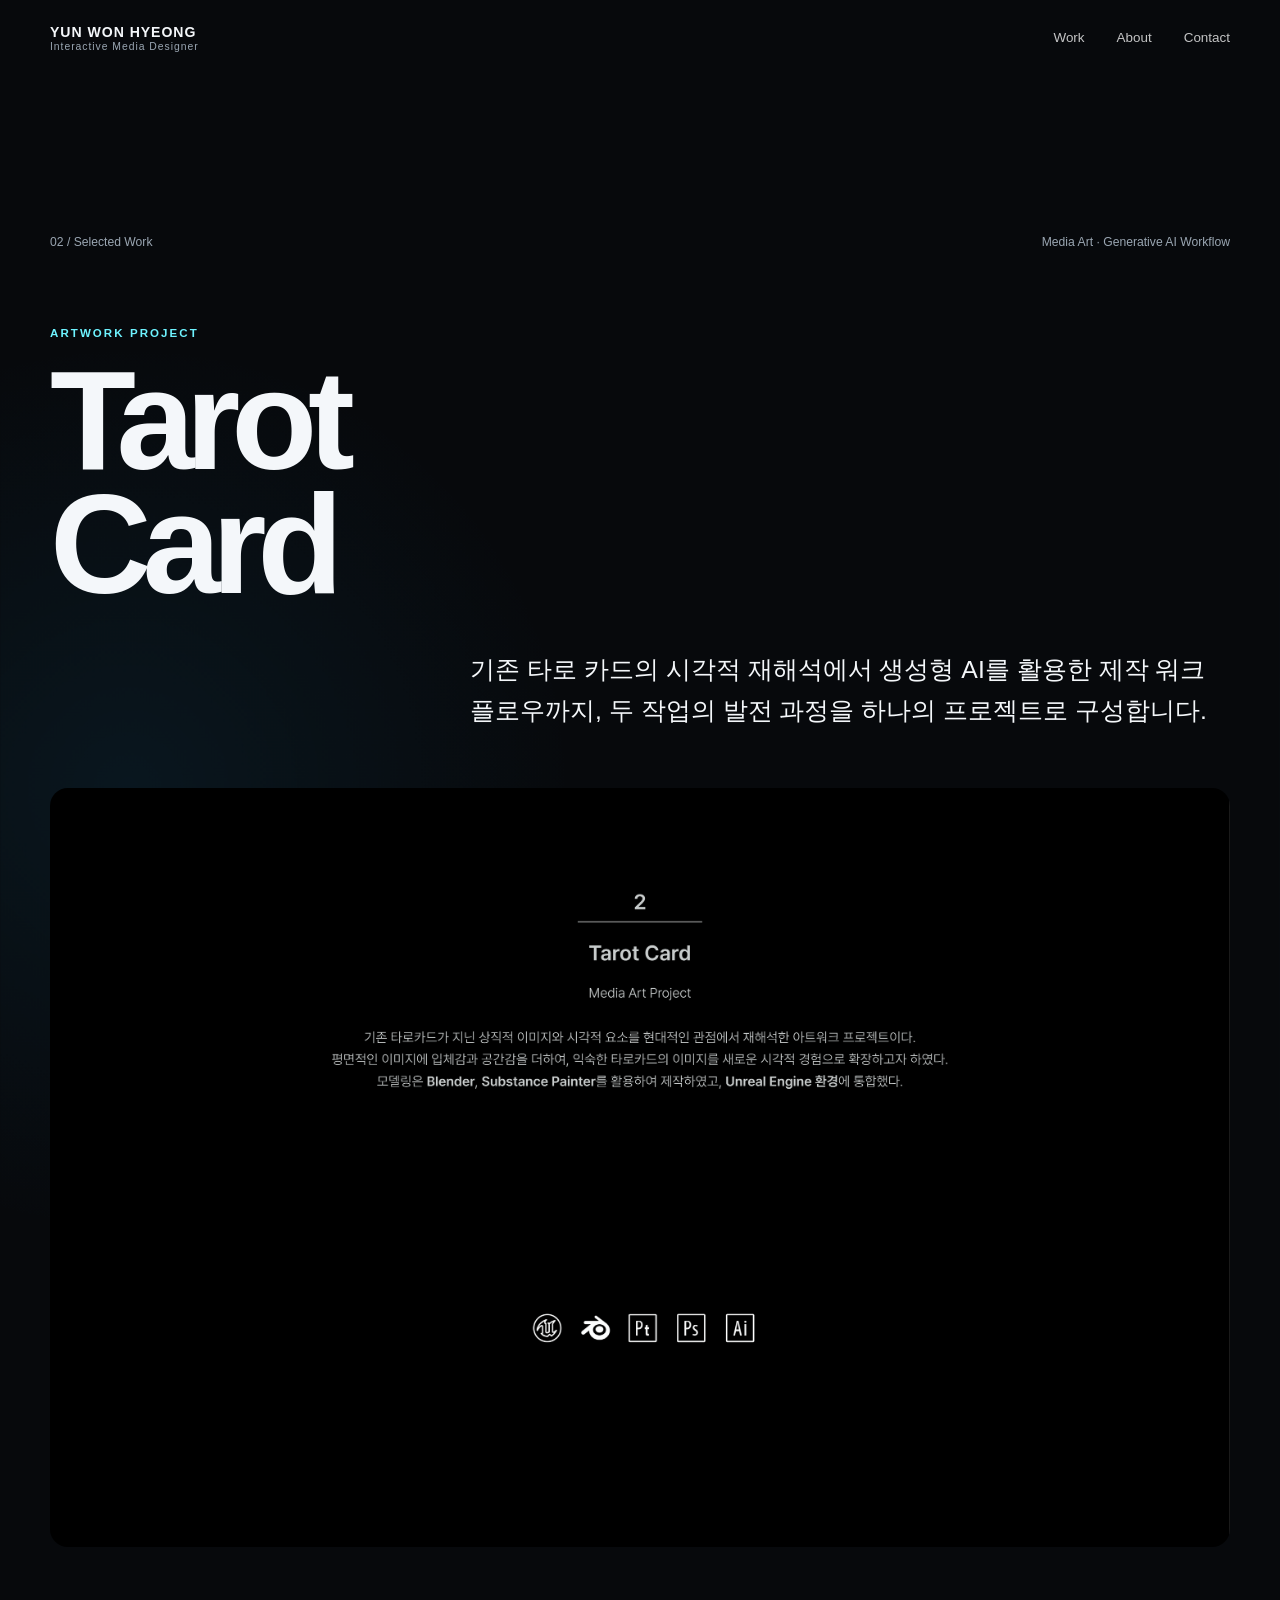
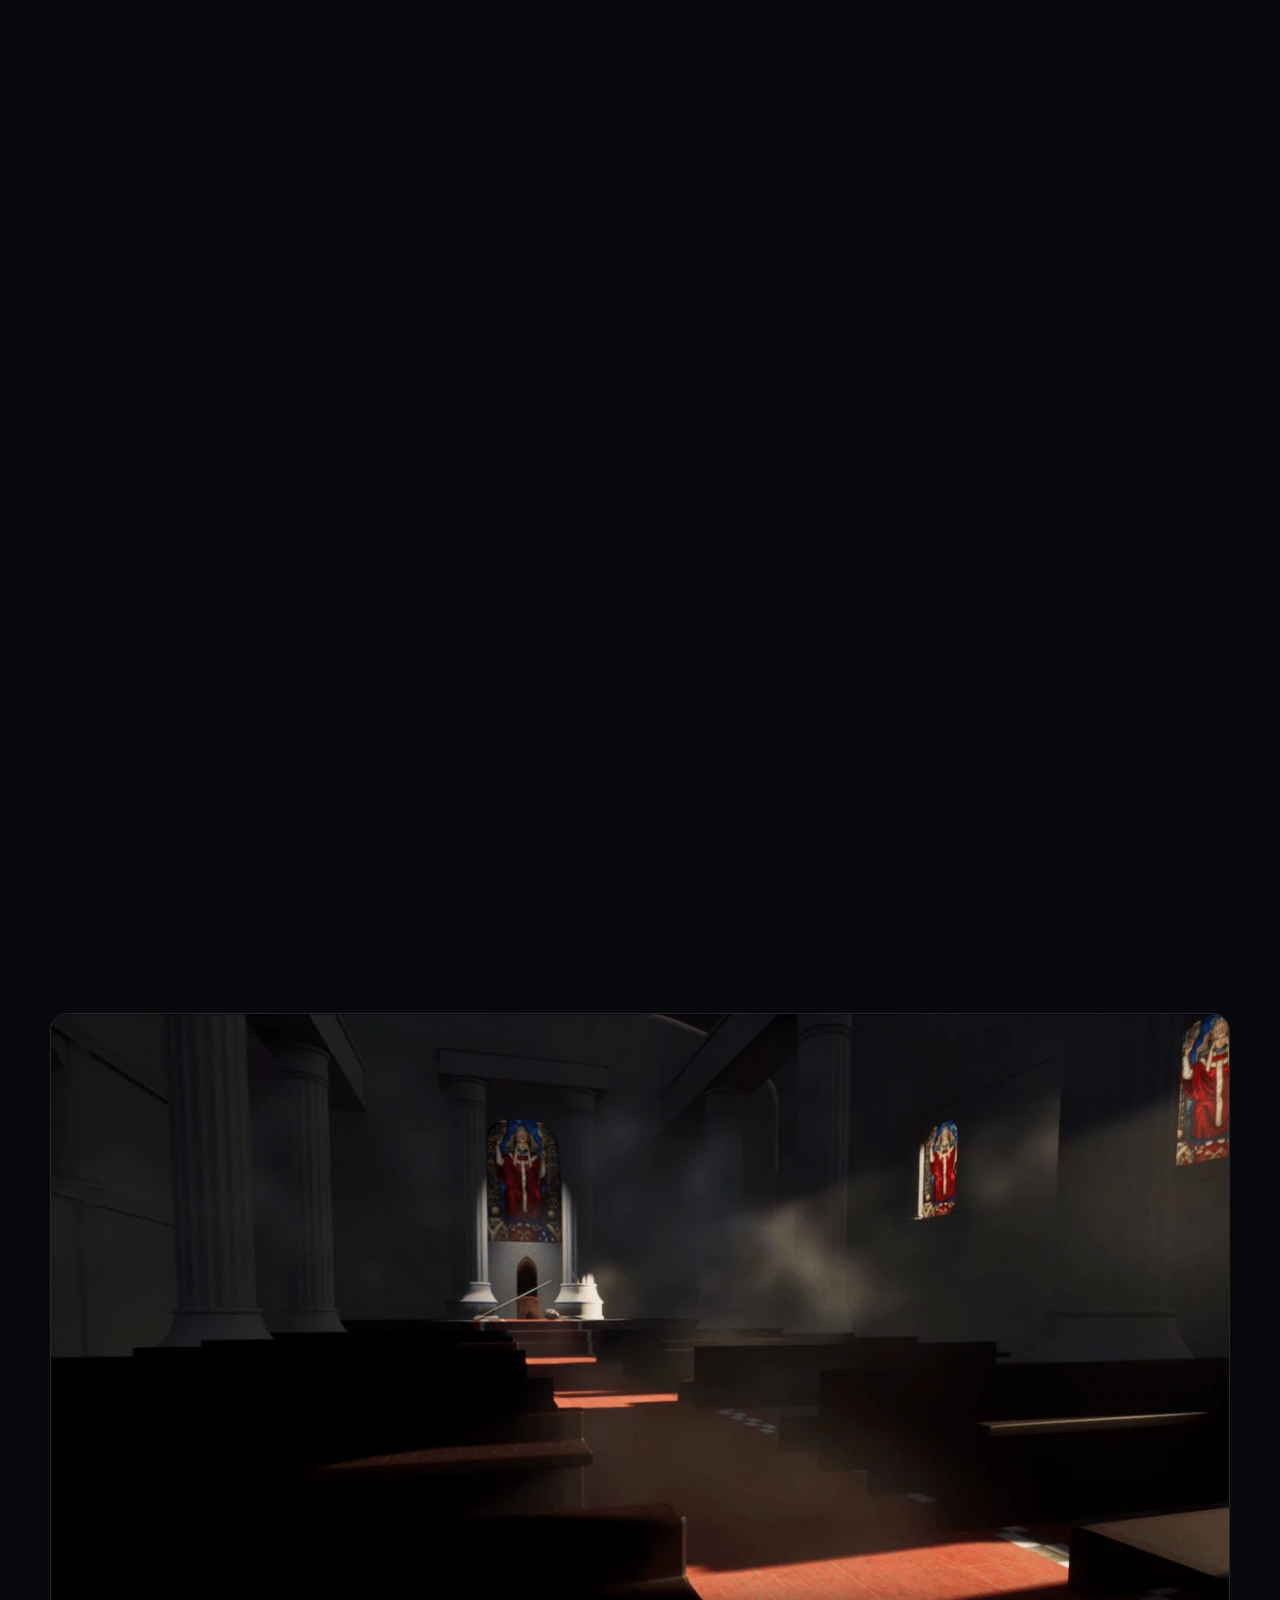
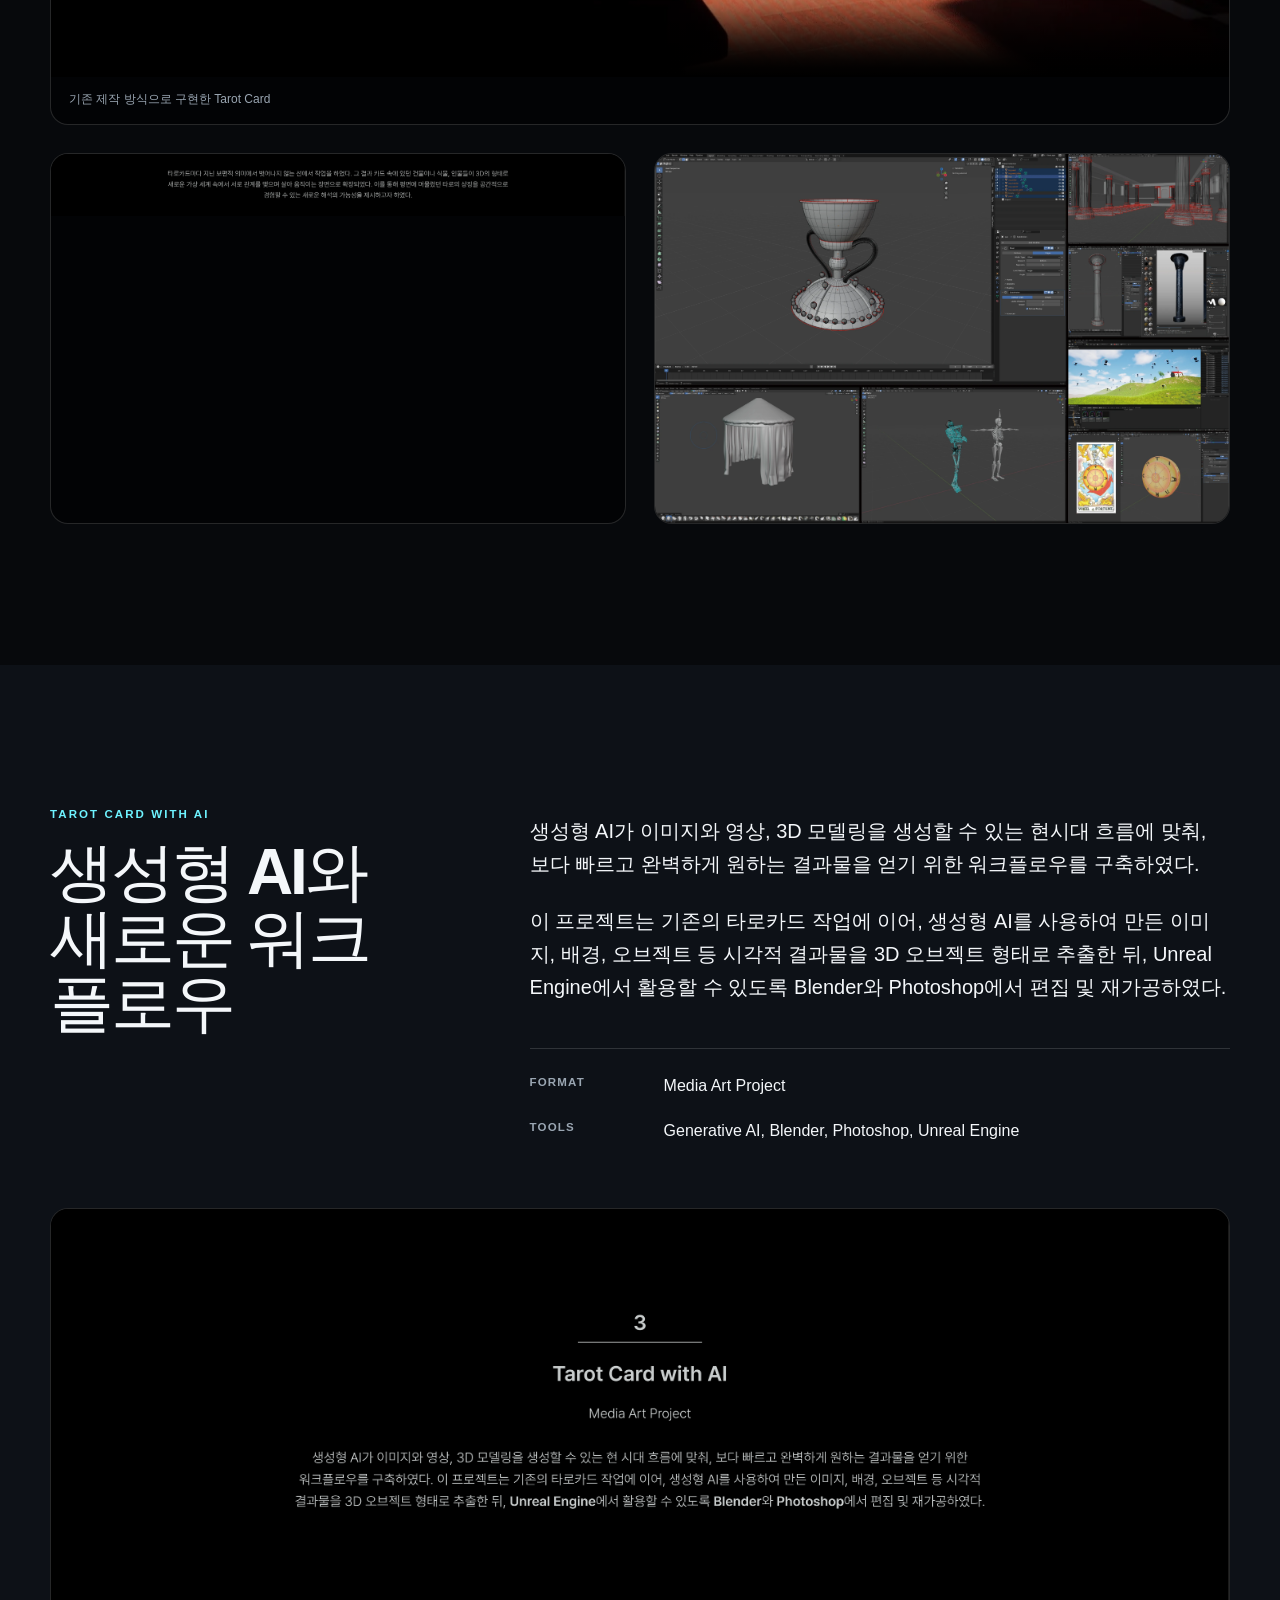
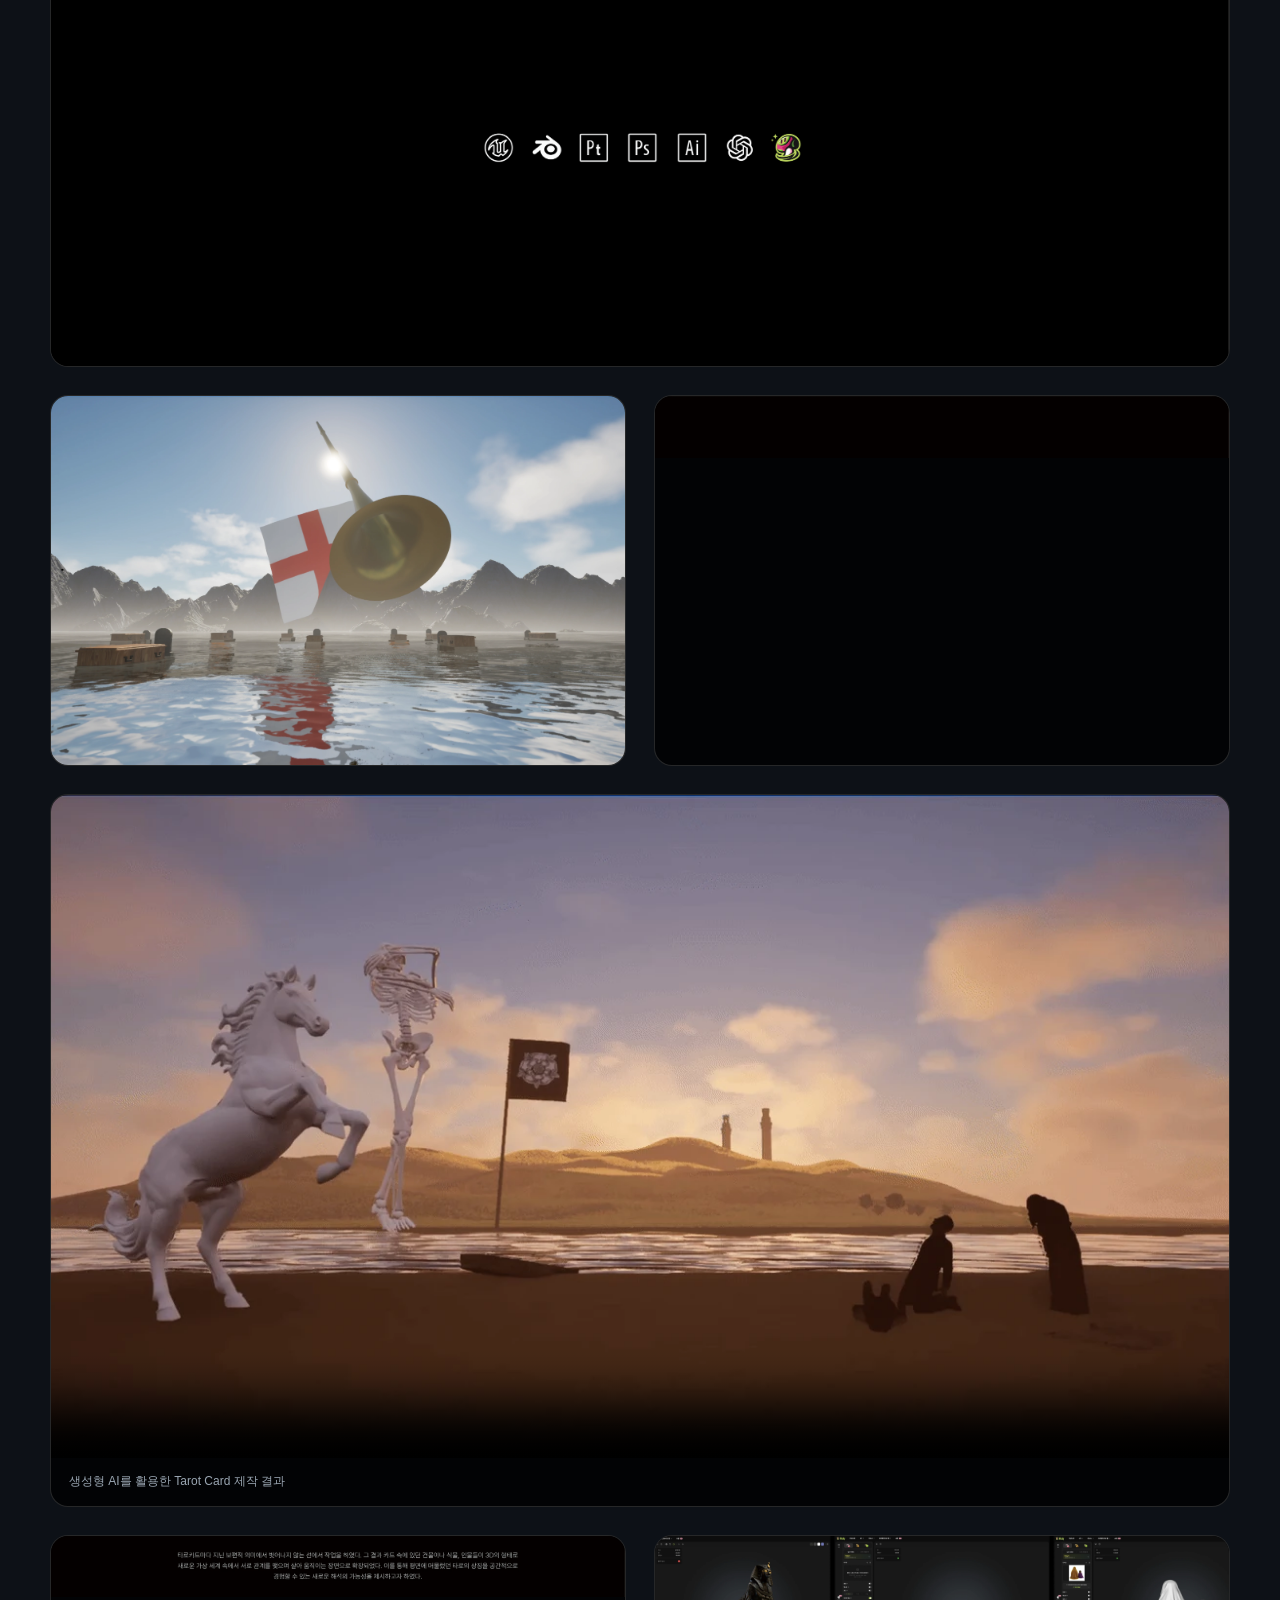
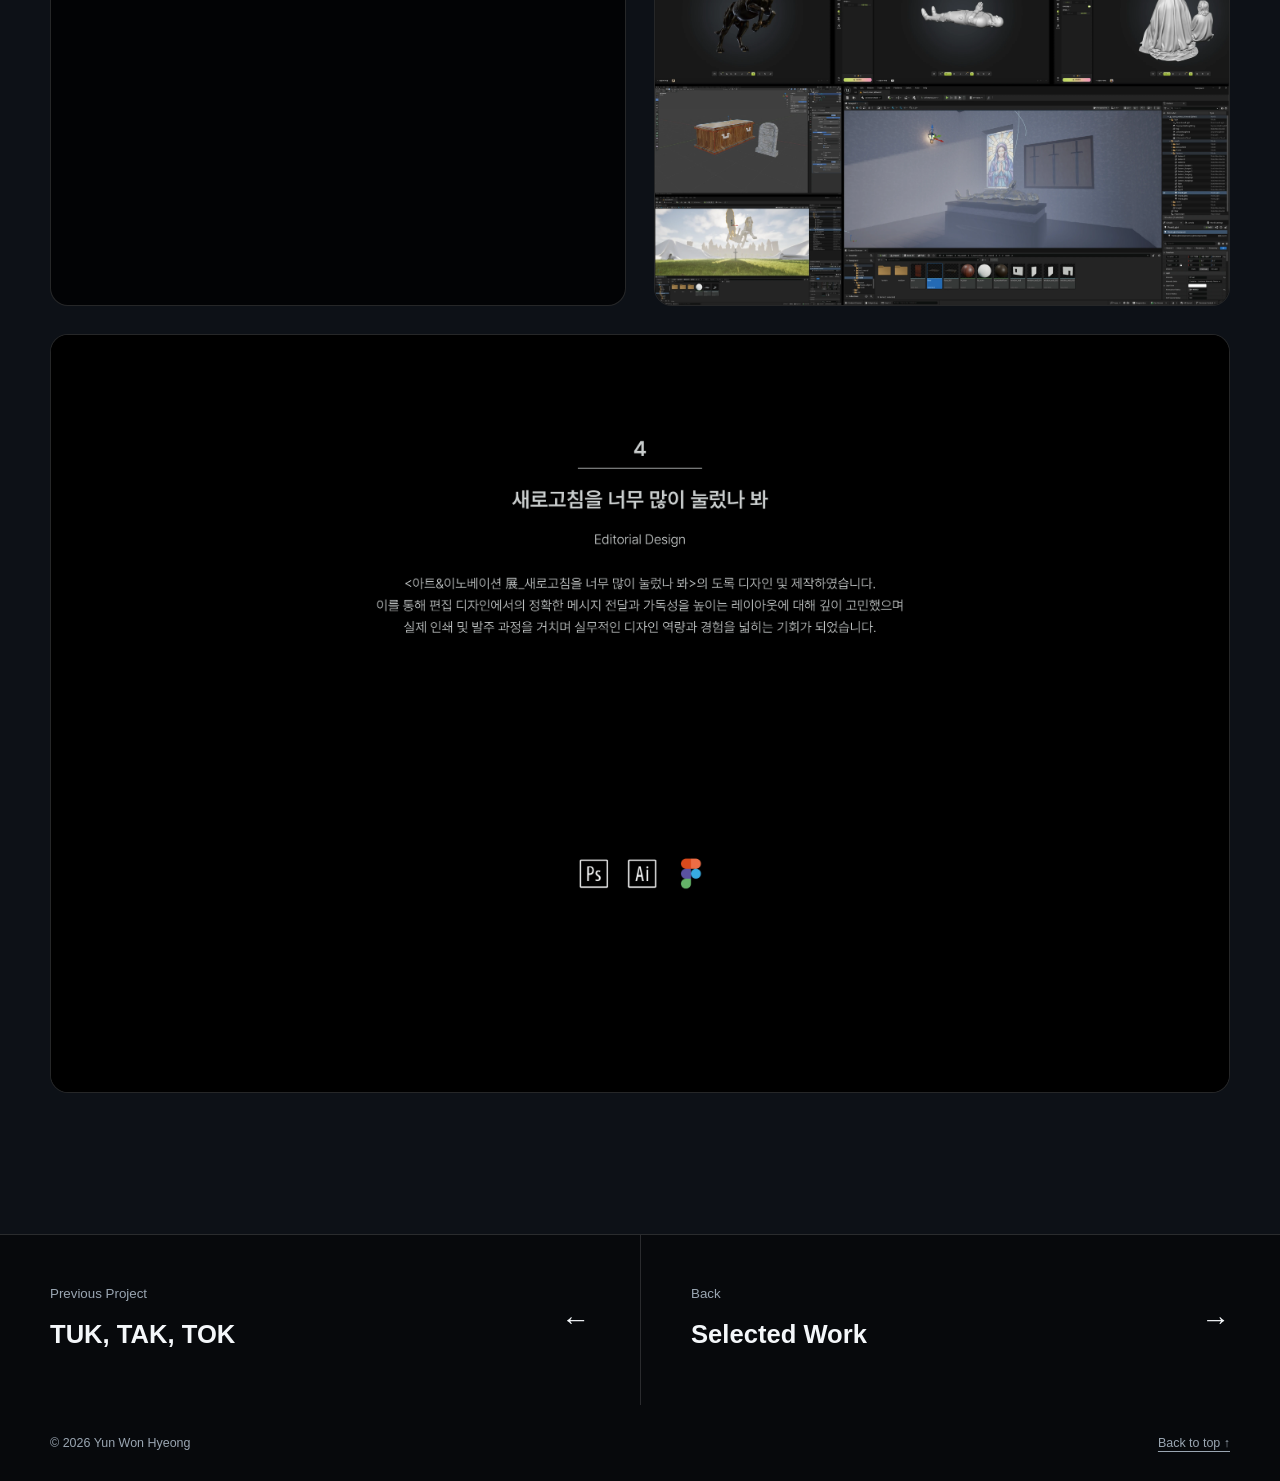
==== tarot.html @ a69bae1c "Rebuild portfolio as project-based website" ====
<!doctype html>
<html lang="ko">
<head>
  <meta charset="utf-8" /><meta name="viewport" content="width=device-width, initial-scale=1" />
  <meta name="description" content="Tarot Card와 Tarot Card with AI — 타로 카드 이미지를 재해석한 미디어 아트 프로젝트" /><meta name="theme-color" content="#07090c" />
  <title>Tarot Card — Yun Won Hyeong</title><link rel="stylesheet" href="style.css" /><script>document.documentElement.classList.add('js');</script>
</head>
<body>
  <a class="skip-link" href="#main">본문으로 이동</a>
  <header class="site-header is-scrolled">
    <a class="brand" href="index.html" aria-label="윤원형 포트폴리오 홈"><span>YUN WON HYEONG</span><small>Interactive Media Designer</small></a>
    <button class="nav-toggle" type="button" aria-expanded="false" aria-controls="primary-nav"><span class="sr-only">메뉴 열기</span><span></span><span></span></button>
    <nav class="primary-nav" id="primary-nav" aria-label="주요 메뉴"><a href="index.html#work">Work</a><a href="index.html#about">About</a><a href="index.html#contact">Contact</a></nav>
  </header>
  <main class="project-main" id="main">
    <section class="project-hero shell" data-reveal>
      <div class="project-hero__topline"><span>02 / Selected Work</span><span>Media Art · Generative AI Workflow</span></div>
      <p class="eyebrow">Artwork Project</p><h1>Tarot<br />Card</h1>
      <p class="project-hero__lead">기존 타로 카드의 시각적 재해석에서 생성형 AI를 활용한 제작 워크플로우까지, 두 작업의 발전 과정을 하나의 프로젝트로 구성합니다.</p>
    </section>
    <figure class="project-cover" data-reveal><img src="Source/11.webp" alt="Tarot Card 프로젝트 소개 이미지" /></figure>
    <section class="project-section shell">
      <div class="project-overview">
        <div data-reveal><p class="eyebrow">Tarot Card</p><h2>상징적 이미지를<br />공간으로 확장하다</h2><ul class="meta-list"><li><strong>Format</strong><span>Media Art Project</span></li><li><strong>Tools</strong><span>Blender, Substance Painter, Unreal Engine</span></li></ul></div>
        <div class="project-overview__copy" data-reveal><p>기존 타로카드가 지닌 상징적 이미지와 시각적 요소를 현대적인 관점에서 재해석한 아트워크 프로젝트이다. 평면적인 이미지에 입체감과 공간감을 더하여, 익숙한 타로카드의 이미지를 새로운 시각적 경험으로 확장하고자 하였다.</p><p>모델링은 Blender, Substance Painter를 활용하여 제작하였고, Unreal Engine 환경에 통합했다.</p></div>
      </div>
      <div class="media-stack">
        <div class="media-grid"><figure class="media-frame" data-reveal><img src="Source/12.webp" alt="Tarot Card 시각 구성" loading="lazy" /></figure><figure class="media-frame" data-reveal><img src="Source/13.webp" alt="Tarot Card 세부 이미지" loading="lazy" /></figure></div>
        <figure class="media-frame" data-reveal><video controls muted loop playsinline preload="metadata" poster="Video/NoneAI-poster.webp"><source src="Video/NoneAI.mp4" type="video/mp4" /></video><figcaption>기존 제작 방식으로 구현한 Tarot Card</figcaption></figure>
        <div class="media-grid"><figure class="media-frame" data-reveal><img src="Source/15.webp" alt="Tarot Card 작업 과정" loading="lazy" /></figure><figure class="media-frame" data-reveal><img src="Source/16.webp" alt="Tarot Card 결과 이미지" loading="lazy" /></figure></div>
      </div>
    </section>
    <section class="project-section project-section--surface"><div class="shell">
      <div class="subproject-heading">
        <div data-reveal><p class="eyebrow">Tarot Card with AI</p><h2>생성형 AI와<br />새로운 워크플로우</h2></div>
        <div class="project-overview__copy" data-reveal><p>생성형 AI가 이미지와 영상, 3D 모델링을 생성할 수 있는 현시대 흐름에 맞춰, 보다 빠르고 완벽하게 원하는 결과물을 얻기 위한 워크플로우를 구축하였다.</p><p>이 프로젝트는 기존의 타로카드 작업에 이어, 생성형 AI를 사용하여 만든 이미지, 배경, 오브젝트 등 시각적 결과물을 3D 오브젝트 형태로 추출한 뒤, Unreal Engine에서 활용할 수 있도록 Blender와 Photoshop에서 편집 및 재가공하였다.</p><ul class="meta-list"><li><strong>Format</strong><span>Media Art Project</span></li><li><strong>Tools</strong><span>Generative AI, Blender, Photoshop, Unreal Engine</span></li></ul></div>
      </div>
      <div class="media-stack">
        <figure class="media-frame" data-reveal><img src="Source/17.webp" alt="Tarot Card with AI 프로젝트 소개" loading="lazy" /></figure>
        <div class="media-grid"><figure class="media-frame" data-reveal><img src="Source/18.webp" alt="생성형 AI 활용 이미지와 3D 작업" loading="lazy" /></figure><figure class="media-frame" data-reveal><img src="Source/19.webp" alt="Tarot Card with AI 세부 이미지" loading="lazy" /></figure></div>
        <figure class="media-frame" data-reveal><video controls muted loop playsinline preload="metadata" poster="Video/UsingAI-poster.webp"><source src="Video/UsingAI.mp4" type="video/mp4" /></video><figcaption>생성형 AI를 활용한 Tarot Card 제작 결과</figcaption></figure>
        <div class="media-grid"><figure class="media-frame" data-reveal><img src="Source/21.webp" alt="Tarot Card with AI 제작 과정" loading="lazy" /></figure><figure class="media-frame" data-reveal><img src="Source/22.webp" alt="Tarot Card with AI 결과 이미지 1" loading="lazy" /></figure></div>
        <figure class="media-frame" data-reveal><img src="Source/23.webp" alt="Tarot Card with AI 결과 이미지 2" loading="lazy" /></figure>
      </div>
    </div></section>
    <nav class="project-pagination" aria-label="프로젝트 이동"><a href="tuk-tak-tok.html"><div><small>Previous Project</small><strong>TUK, TAK, TOK</strong></div><span aria-hidden="true">←</span></a><a href="index.html#work"><div><small>Back</small><strong>Selected Work</strong></div><span aria-hidden="true">→</span></a></nav>
  </main>
  <footer class="site-footer shell"><p>© 2026 Yun Won Hyeong</p><a href="#main">Back to top ↑</a></footer><script src="script.js" defer></script>
</body>
</html>
---- style.css ----
:root {
  --bg: #07090c;
  --surface: #0d1117;
  --surface-2: #111820;
  --text: #f4f7fa;
  --muted: #9aa6b2;
  --line: rgba(255, 255, 255, 0.14);
  --line-strong: rgba(255, 255, 255, 0.28);
  --cyan: #6ef3ff;
  --pink: #ff5ab8;
  --shell: min(1180px, calc(100vw - 64px));
  --header-height: 78px;
  --radius: 18px;
  color-scheme: dark;
}

* { box-sizing: border-box; }
html { scroll-behavior: smooth; background: var(--bg); }
body {
  margin: 0;
  overflow-x: hidden;
  background: radial-gradient(circle at 10% 10%, rgba(34, 181, 255, 0.08), transparent 28rem), var(--bg);
  color: var(--text);
  font-family: Inter, "Pretendard", "Noto Sans KR", "Segoe UI", Arial, sans-serif;
  line-height: 1.65;
  -webkit-font-smoothing: antialiased;
}
body.nav-open { overflow: hidden; }
img, video { max-width: 100%; }
img { display: block; }
a { color: inherit; }
button, input, textarea, select { font: inherit; }
.shell { width: var(--shell); margin-inline: auto; }
.sr-only { position: absolute; width: 1px; height: 1px; padding: 0; margin: -1px; overflow: hidden; clip: rect(0, 0, 0, 0); white-space: nowrap; border: 0; }
.skip-link { position: fixed; top: 8px; left: 8px; z-index: 9999; transform: translateY(-150%); padding: 10px 14px; border-radius: 8px; background: var(--text); color: var(--bg); text-decoration: none; }
.skip-link:focus { transform: translateY(0); }

.site-header { position: fixed; inset: 0 0 auto; z-index: 1000; min-height: var(--header-height); display: flex; align-items: center; justify-content: space-between; padding: 0 max(32px, calc((100vw - 1180px) / 2)); border-bottom: 1px solid transparent; transition: background-color 220ms ease, border-color 220ms ease; }
.site-header.is-scrolled { background: rgba(7, 9, 12, 0.84); border-color: var(--line); backdrop-filter: blur(18px); }
.brand { position: relative; z-index: 2; display: grid; gap: 1px; text-decoration: none; line-height: 1.15; letter-spacing: 0.06em; }
.brand span { font-size: 0.88rem; font-weight: 750; }
.brand small { color: var(--muted); font-size: 0.65rem; }
.primary-nav { display: flex; gap: 32px; }
.primary-nav a { position: relative; color: rgba(255, 255, 255, 0.76); font-size: 0.84rem; text-decoration: none; }
.primary-nav a::after { content: ""; position: absolute; right: 0; bottom: -6px; left: 0; height: 1px; transform: scaleX(0); transform-origin: right; background: var(--cyan); transition: transform 220ms ease; }
.primary-nav a:hover::after, .primary-nav a:focus-visible::after { transform: scaleX(1); transform-origin: left; }
.nav-toggle { display: none; position: relative; z-index: 2; width: 44px; height: 44px; padding: 12px 8px; border: 0; background: none; color: var(--text); cursor: pointer; }
.nav-toggle > span:not(.sr-only) { position: absolute; left: 8px; width: 28px; height: 1px; background: currentColor; transition: transform 220ms ease, top 220ms ease; }
.nav-toggle > span:nth-child(2) { top: 17px; }
.nav-toggle > span:nth-child(3) { top: 27px; }
.nav-open .nav-toggle > span:nth-child(2) { top: 22px; transform: rotate(45deg); }
.nav-open .nav-toggle > span:nth-child(3) { top: 22px; transform: rotate(-45deg); }

.home-hero { position: relative; min-height: 100vh; min-height: 100svh; display: flex; align-items: flex-end; overflow: hidden; background: #030509; }
.home-hero__media, .home-hero__veil { position: absolute; inset: 0; width: 100%; height: 100%; }
.home-hero__media { object-fit: cover; opacity: 0.68; filter: saturate(0.92) contrast(1.08); }
.home-hero__veil { background: linear-gradient(180deg, rgba(2, 4, 8, 0.1) 15%, rgba(2, 4, 8, 0.4) 55%, #07090c 100%), linear-gradient(90deg, rgba(2, 4, 8, 0.74), transparent 65%); }
.home-hero__content { position: relative; z-index: 1; padding-block: calc(var(--header-height) + 80px) 96px; }
.eyebrow { margin: 0 0 16px; color: var(--cyan); font-size: 0.72rem; font-weight: 750; letter-spacing: 0.18em; text-transform: uppercase; }
.home-hero h1, .project-hero h1 { margin: 0; font-size: clamp(3.6rem, 10vw, 9rem); font-weight: 650; line-height: 0.88; letter-spacing: -0.065em; }
.hero-lead { max-width: 680px; margin: 36px 0 0; font-size: clamp(1.1rem, 2vw, 1.45rem); }
.hero-actions { display: flex; align-items: center; gap: 28px; margin-top: 36px; }
.button { display: inline-flex; align-items: center; justify-content: center; min-height: 48px; padding: 0 22px; border: 1px solid transparent; border-radius: 999px; font-size: 0.86rem; font-weight: 700; text-decoration: none; transition: transform 180ms ease, background-color 180ms ease, border-color 180ms ease; }
.button:hover { transform: translateY(-2px); }
.button--primary { background: var(--text); color: var(--bg); }
.button--ghost { border-color: var(--line-strong); }
.button--ghost:hover { border-color: var(--cyan); background: rgba(110, 243, 255, 0.08); }
.text-link { color: rgba(255, 255, 255, 0.85); font-size: 0.9rem; text-underline-offset: 5px; }
.scroll-cue { position: absolute; z-index: 2; right: 32px; bottom: 48px; display: flex; align-items: center; gap: 12px; color: var(--muted); font-size: 0.67rem; letter-spacing: 0.16em; text-decoration: none; text-transform: uppercase; transform: rotate(90deg); transform-origin: right center; }
.scroll-cue span { width: 44px; height: 1px; background: currentColor; }

.section { padding-block: clamp(96px, 13vw, 180px); }
.section--muted { background: var(--surface); }
.section-heading { display: grid; grid-template-columns: 1.2fr 0.8fr; column-gap: 80px; align-items: end; margin-bottom: 64px; }
.section-heading .eyebrow { grid-column: 1 / -1; }
.section-heading h2, .about-intro h2, .editorial-card h2, .contact-section h2, .project-section h2 { margin: 0; font-size: clamp(2.3rem, 5vw, 4.7rem); font-weight: 590; line-height: 1.02; letter-spacing: -0.05em; }
.section-heading > p:last-child { max-width: 460px; margin: 0; color: var(--muted); }
.project-grid { display: grid; grid-template-columns: repeat(2, minmax(0, 1fr)); gap: 28px; }
.project-card { min-width: 0; border: 1px solid var(--line); border-radius: var(--radius); overflow: hidden; background: var(--surface); text-decoration: none; transition: transform 240ms ease, border-color 240ms ease; }
.project-card:hover { transform: translateY(-6px); border-color: var(--line-strong); }
.project-card__media { aspect-ratio: 4 / 3; overflow: hidden; background: #020305; }
.project-card__media img { width: 100%; height: 100%; object-fit: cover; transition: transform 600ms cubic-bezier(.22, 1, .36, 1); }
.project-card:hover .project-card__media img { transform: scale(1.035); }
.project-card__body { display: flex; align-items: flex-end; justify-content: space-between; gap: 24px; min-height: 176px; padding: 28px; }
.project-card__number { margin: 0 0 20px; color: var(--cyan); font-size: 0.72rem; }
.project-card h3 { margin: 0; font-size: clamp(1.6rem, 3vw, 2.5rem); line-height: 1; }
.project-card__body p:last-child { margin: 12px 0 0; color: var(--muted); font-size: 0.84rem; }
.project-card__arrow { font-size: 2rem; line-height: 1; }

.about-grid { display: grid; grid-template-columns: 0.9fr 1.1fr; gap: clamp(56px, 10vw, 140px); align-items: start; }
.about-copy { padding-top: 38px; }
.about-copy p { margin: 0 0 28px; font-size: clamp(1.08rem, 2vw, 1.35rem); }
.info-grid { display: grid; grid-template-columns: 0.8fr 1.2fr; gap: 28px; margin-top: 96px; }
.info-block { padding-top: 22px; border-top: 1px solid var(--line); }
.info-block h3 { margin: 0 0 28px; color: var(--muted); font-size: 0.72rem; letter-spacing: 0.14em; text-transform: uppercase; }
.plain-list { display: grid; gap: 18px; padding: 0; margin: 0; list-style: none; }
.plain-list li { display: grid; grid-template-columns: 110px 1fr; gap: 16px; }
.plain-list span { color: var(--muted); }
.editorial-card { display: grid; grid-template-columns: 1fr auto; gap: 60px; align-items: end; padding: clamp(32px, 5vw, 64px); border: 1px solid var(--line); border-radius: var(--radius); background: linear-gradient(135deg, rgba(110, 243, 255, 0.08), transparent 45%), var(--surface); }
.editorial-card h2 { font-size: clamp(2rem, 4vw, 3.5rem); }
.editorial-card p:not(.eyebrow) { max-width: 760px; margin: 28px 0 0; color: var(--muted); }
.contact-section { padding-block: clamp(100px, 14vw, 190px); border-top: 1px solid var(--line); background: radial-gradient(circle at 78% 20%, rgba(255, 90, 184, 0.12), transparent 28rem), var(--surface-2); }
.contact-links { display: flex; flex-wrap: wrap; gap: 16px 36px; margin-top: 48px; }
.contact-links a { font-size: clamp(1rem, 2vw, 1.25rem); text-underline-offset: 6px; }
.site-footer { display: flex; justify-content: space-between; gap: 24px; padding-block: 28px; color: var(--muted); font-size: 0.78rem; }
.site-footer p { margin: 0; }
.site-footer a { text-underline-offset: 4px; }

.project-main { padding-top: var(--header-height); }
.project-hero { padding-block: clamp(88px, 12vw, 160px) 56px; }
.project-hero__topline { display: flex; justify-content: space-between; gap: 24px; margin-bottom: 72px; color: var(--muted); font-size: 0.76rem; }
.project-hero h1 { max-width: 1050px; font-size: clamp(3.7rem, 11vw, 9.4rem); }
.project-hero__lead { max-width: 760px; margin: 44px 0 0 auto; font-size: clamp(1.15rem, 2.2vw, 1.55rem); }
.project-cover { width: var(--shell); margin: 0 auto; border-radius: var(--radius); overflow: hidden; background: #020305; }
.project-cover img, .project-cover video { display: block; width: 100%; height: auto; }
.project-section { padding-block: clamp(88px, 11vw, 150px); }
.project-section--surface { background: var(--surface); }
.project-overview { display: grid; grid-template-columns: minmax(0, 0.72fr) minmax(0, 1.28fr); gap: clamp(52px, 9vw, 130px); }
.project-overview__copy p { margin: 0 0 24px; font-size: clamp(1.05rem, 1.8vw, 1.25rem); }
.meta-list { display: grid; gap: 18px; padding: 24px 0 0; margin: 44px 0 0; border-top: 1px solid var(--line); list-style: none; }
.meta-list li { display: grid; grid-template-columns: 110px 1fr; gap: 24px; }
.meta-list strong { color: var(--muted); font-size: 0.72rem; letter-spacing: 0.1em; text-transform: uppercase; }
.media-stack { display: grid; gap: 28px; margin-top: 64px; }
.media-grid { display: grid; grid-template-columns: repeat(2, minmax(0, 1fr)); gap: 28px; }
.media-frame { margin: 0; overflow: hidden; border: 1px solid var(--line); border-radius: var(--radius); background: #020305; }
.media-frame img, .media-frame video { display: block; width: 100%; height: auto; }
.media-frame video { aspect-ratio: 16 / 9; object-fit: cover; }
.media-frame figcaption { padding: 14px 18px; color: var(--muted); font-size: 0.75rem; }
.subproject-heading { display: grid; grid-template-columns: 0.7fr 1.3fr; gap: clamp(44px, 8vw, 120px); align-items: start; }
.subproject-heading .project-overview__copy { padding-top: 10px; }
.project-pagination { display: grid; grid-template-columns: repeat(2, 1fr); border-top: 1px solid var(--line); }
.project-pagination a { min-height: 170px; display: flex; align-items: center; justify-content: space-between; gap: 24px; padding: 36px max(32px, calc((100vw - 1180px) / 2)); text-decoration: none; }
.project-pagination a + a { border-left: 1px solid var(--line); }
.project-pagination small { display: block; margin-bottom: 8px; color: var(--muted); }
.project-pagination strong { font-size: clamp(1.2rem, 2vw, 1.7rem); }
.project-pagination span { font-size: 1.8rem; }

.js [data-reveal] { opacity: 0; transform: translateY(28px); transition: opacity 700ms ease, transform 700ms cubic-bezier(.22, 1, .36, 1); }
.js [data-reveal].is-visible { opacity: 1; transform: translateY(0); }

@media (max-width: 860px) {
  :root { --shell: min(100% - 36px, 720px); --header-height: 70px; }
  .site-header { padding-inline: 18px; }
  .nav-toggle { display: block; }
  .primary-nav { position: fixed; inset: 0; display: flex; flex-direction: column; justify-content: center; align-items: center; gap: 28px; visibility: hidden; opacity: 0; background: rgba(7, 9, 12, 0.98); transition: opacity 220ms ease, visibility 220ms ease; }
  .primary-nav a { font-size: 1.7rem; }
  .nav-open .primary-nav { visibility: visible; opacity: 1; }
  .home-hero__content { padding-bottom: 72px; }
  .home-hero h1 { font-size: clamp(3.8rem, 18vw, 7rem); }
  .scroll-cue { display: none; }
  .section-heading, .about-grid, .info-grid, .project-overview, .subproject-heading { grid-template-columns: 1fr; }
  .section-heading { gap: 28px; }
  .project-grid { grid-template-columns: 1fr; }
  .project-card__body { min-height: 150px; }
  .about-copy { padding-top: 0; }
  .info-grid { margin-top: 70px; }
  .editorial-card { grid-template-columns: 1fr; gap: 36px; align-items: start; }
  .editorial-card .button { justify-self: start; }
  .project-hero__topline { margin-bottom: 48px; }
  .project-hero__lead { margin-left: 0; }
  .media-grid { grid-template-columns: 1fr; }
  .project-pagination { grid-template-columns: 1fr; }
  .project-pagination a + a { border-left: 0; border-top: 1px solid var(--line); }
}

@media (max-width: 560px) {
  .home-hero__media { opacity: 0.52; }
  .hero-actions { align-items: flex-start; flex-direction: column; gap: 18px; }
  .section { padding-block: 88px; }
  .plain-list li, .meta-list li { grid-template-columns: 1fr; gap: 4px; }
  .project-card__body { padding: 22px; }
  .project-hero__topline { flex-direction: column; gap: 6px; }
  .project-cover { width: 100%; border-radius: 0; border-right: 0; border-left: 0; }
  .contact-links { flex-direction: column; }
}

@media (prefers-reduced-motion: reduce) {
  html { scroll-behavior: auto; }
  *, *::before, *::after { scroll-behavior: auto !important; transition-duration: 0.01ms !important; animation-duration: 0.01ms !important; animation-iteration-count: 1 !important; }
  .js [data-reveal] { opacity: 1; transform: none; }
}
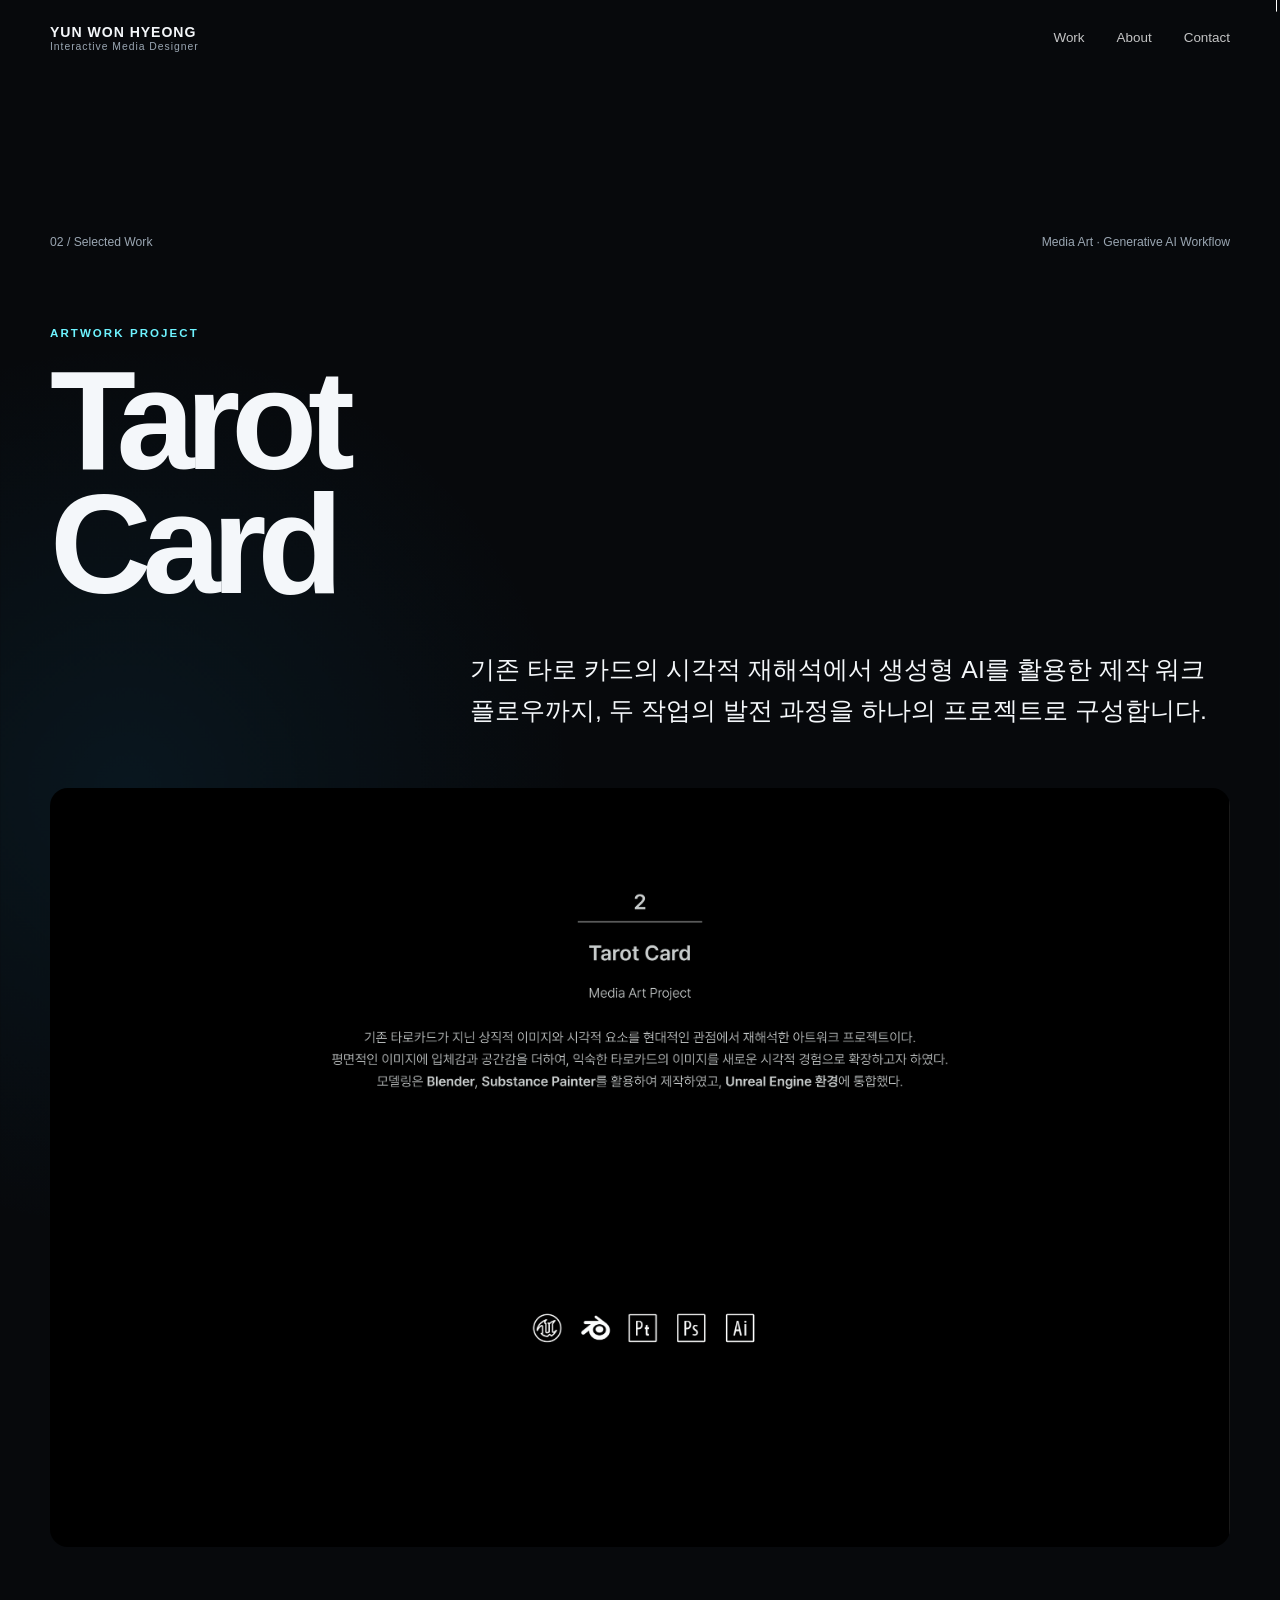
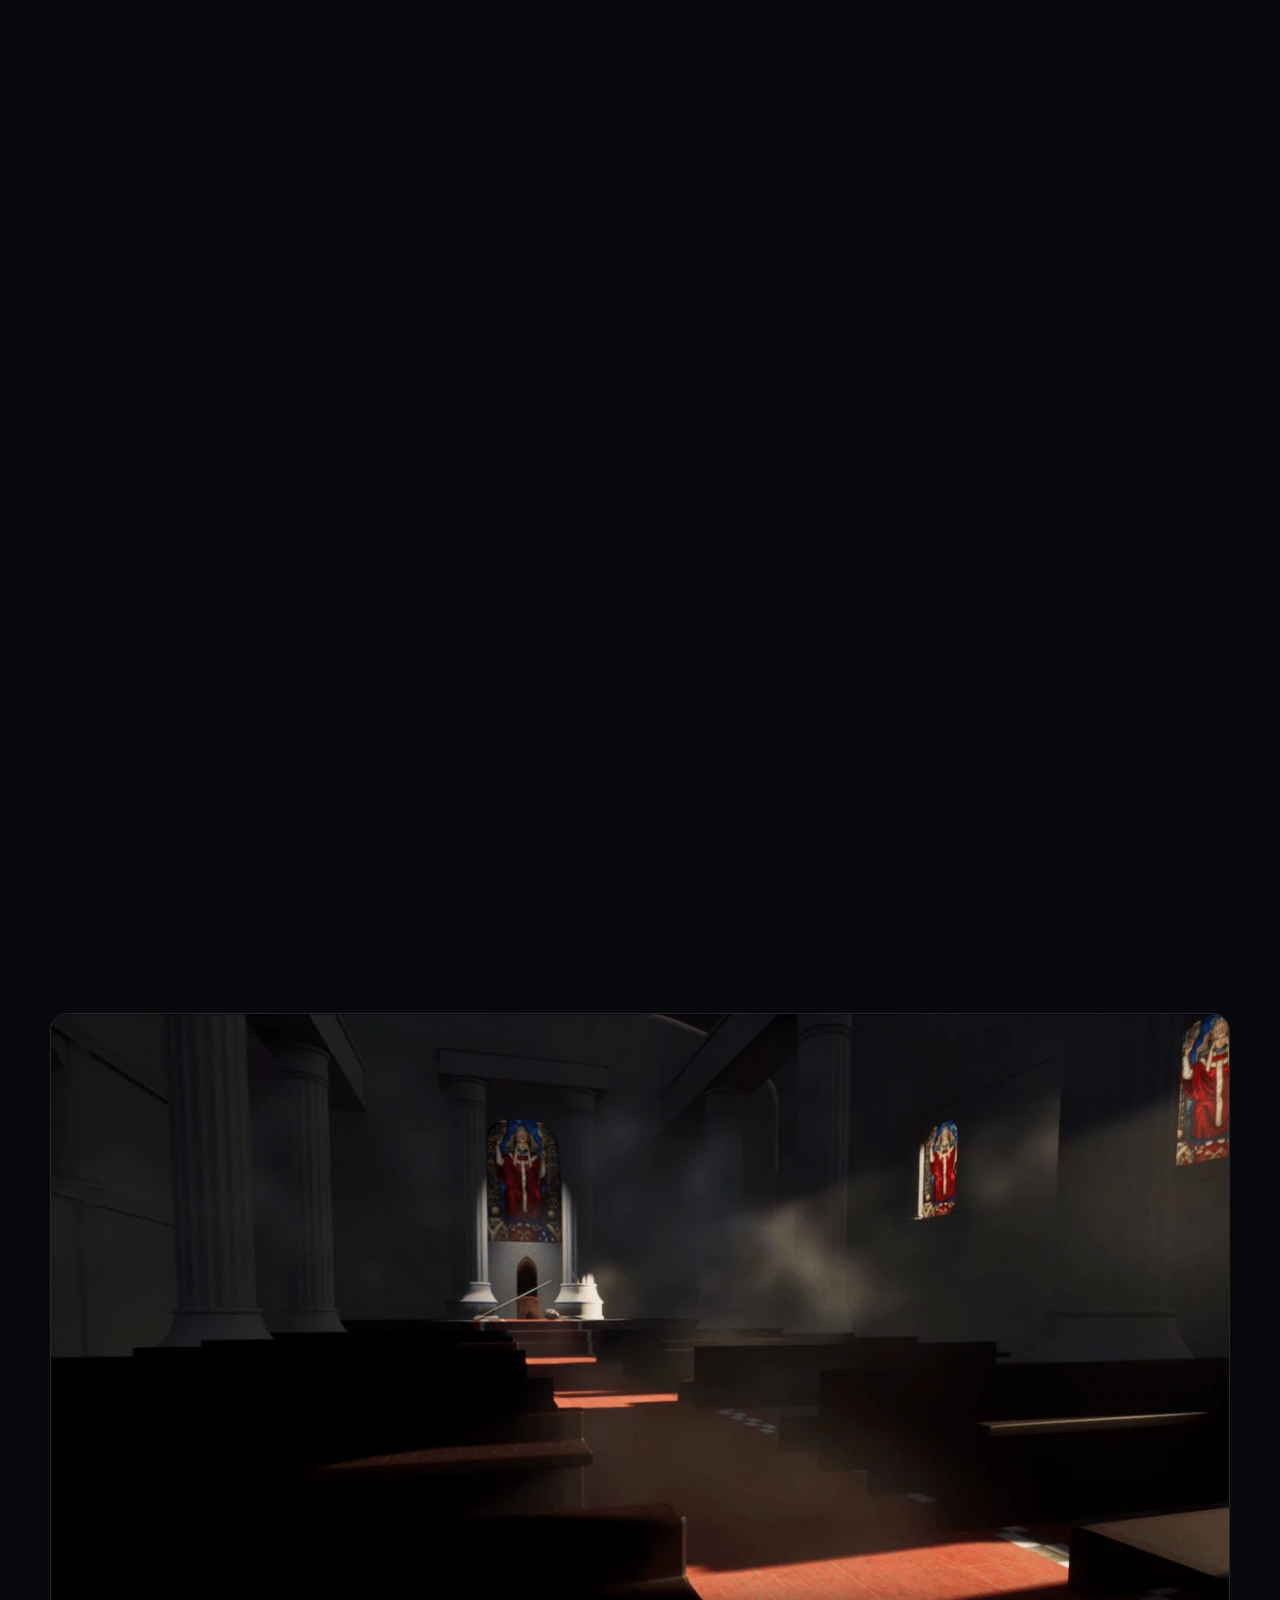
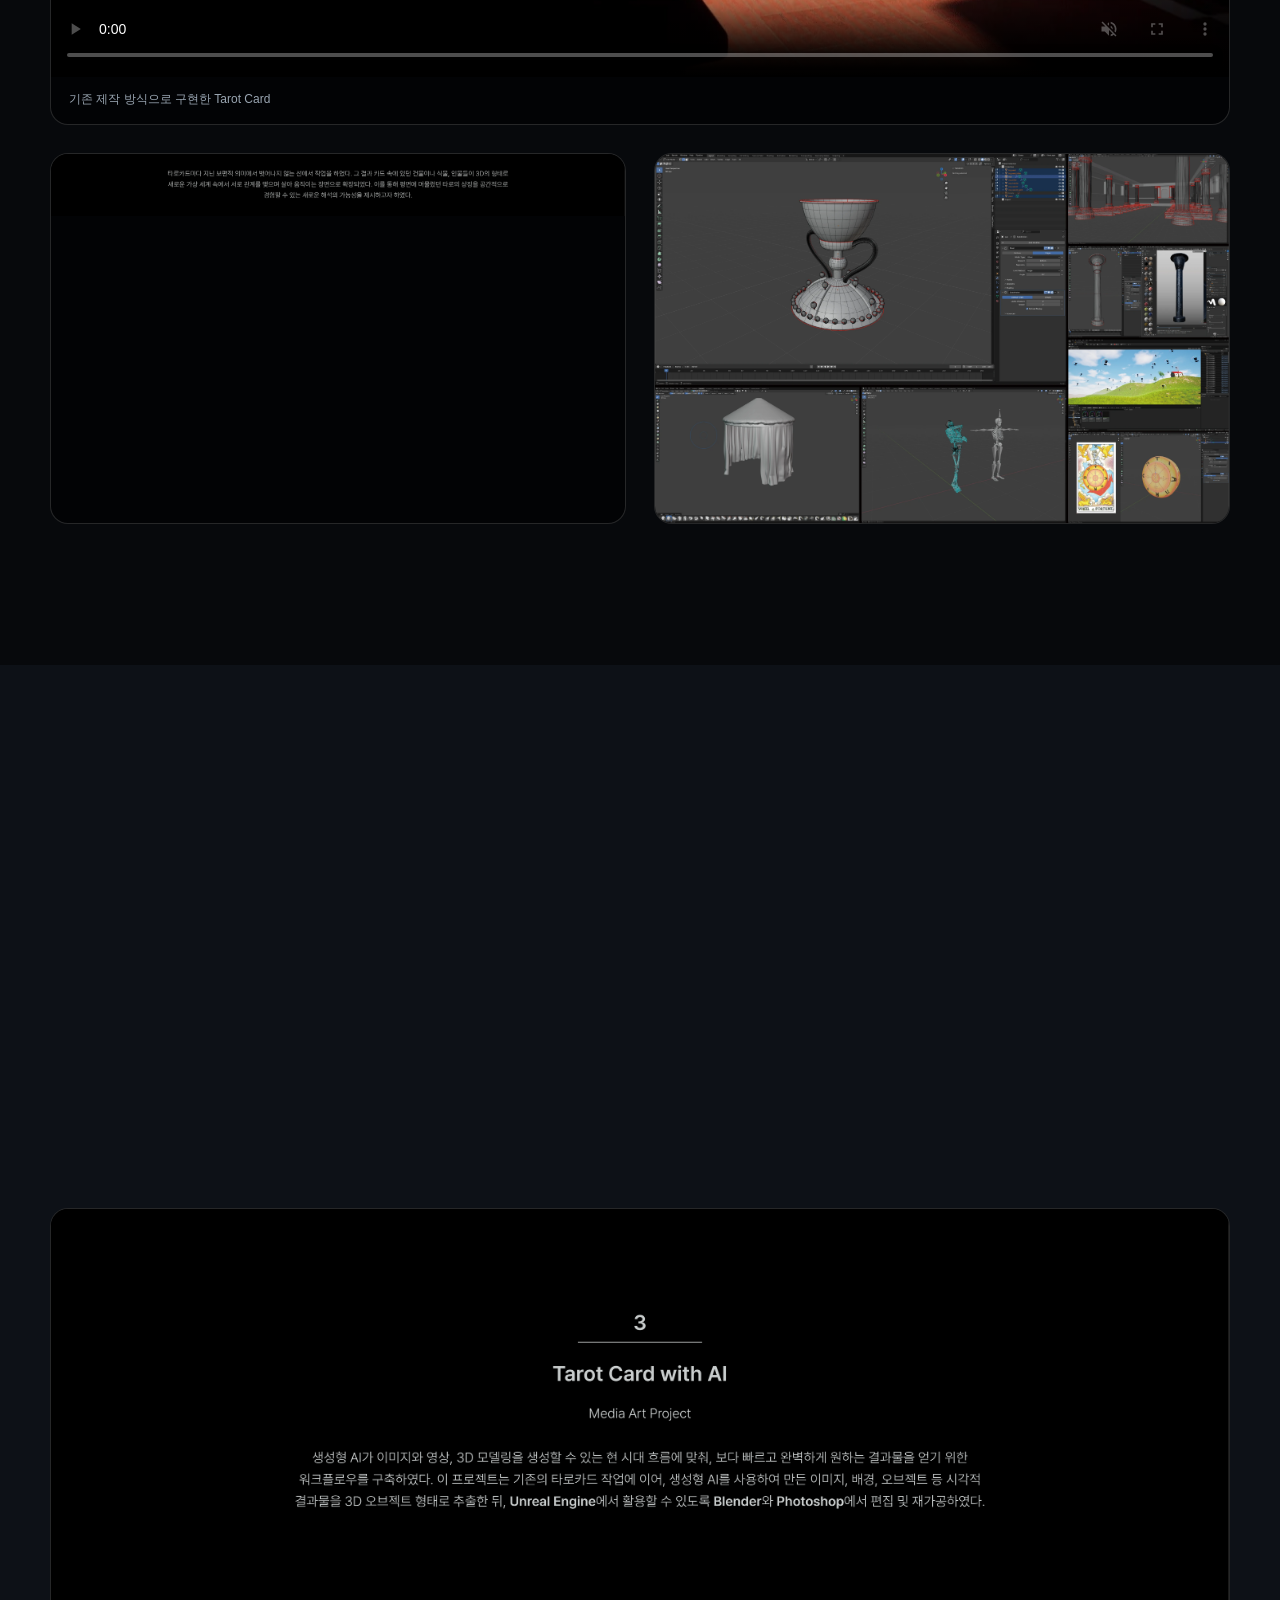
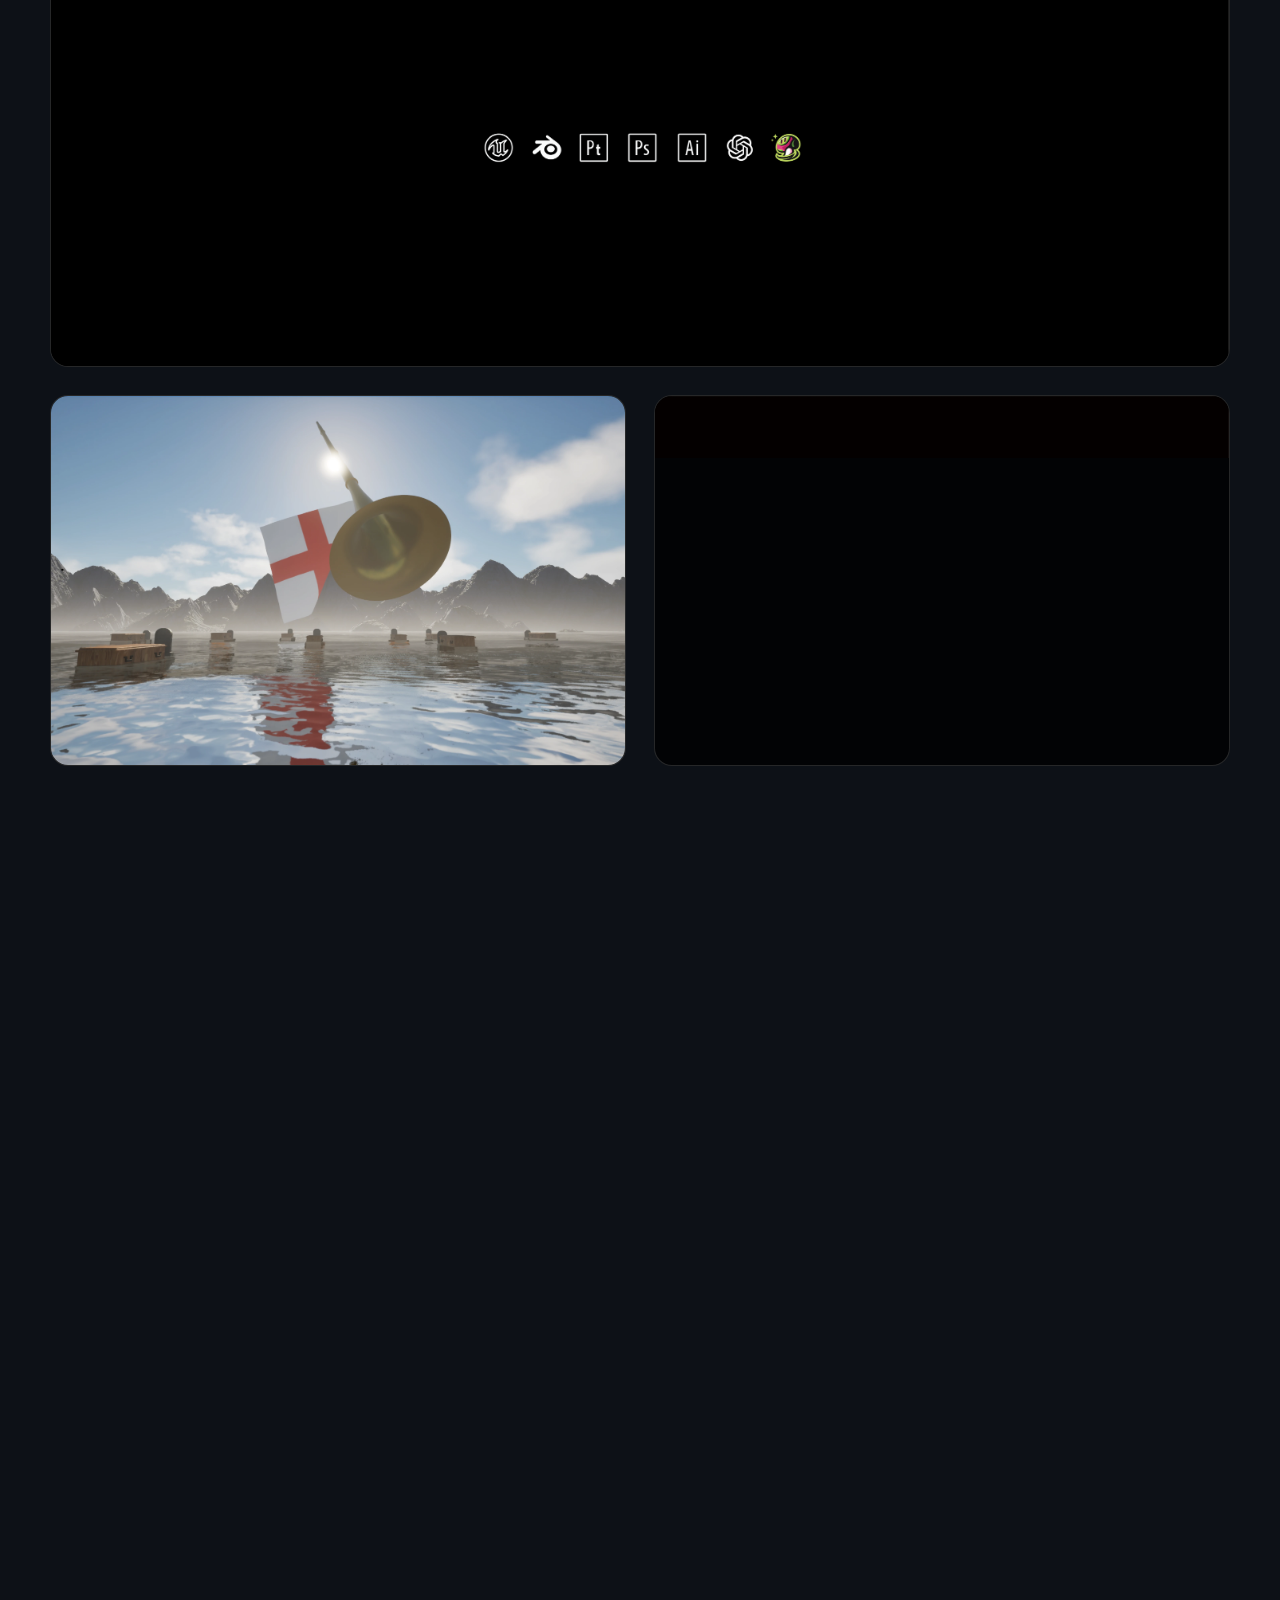
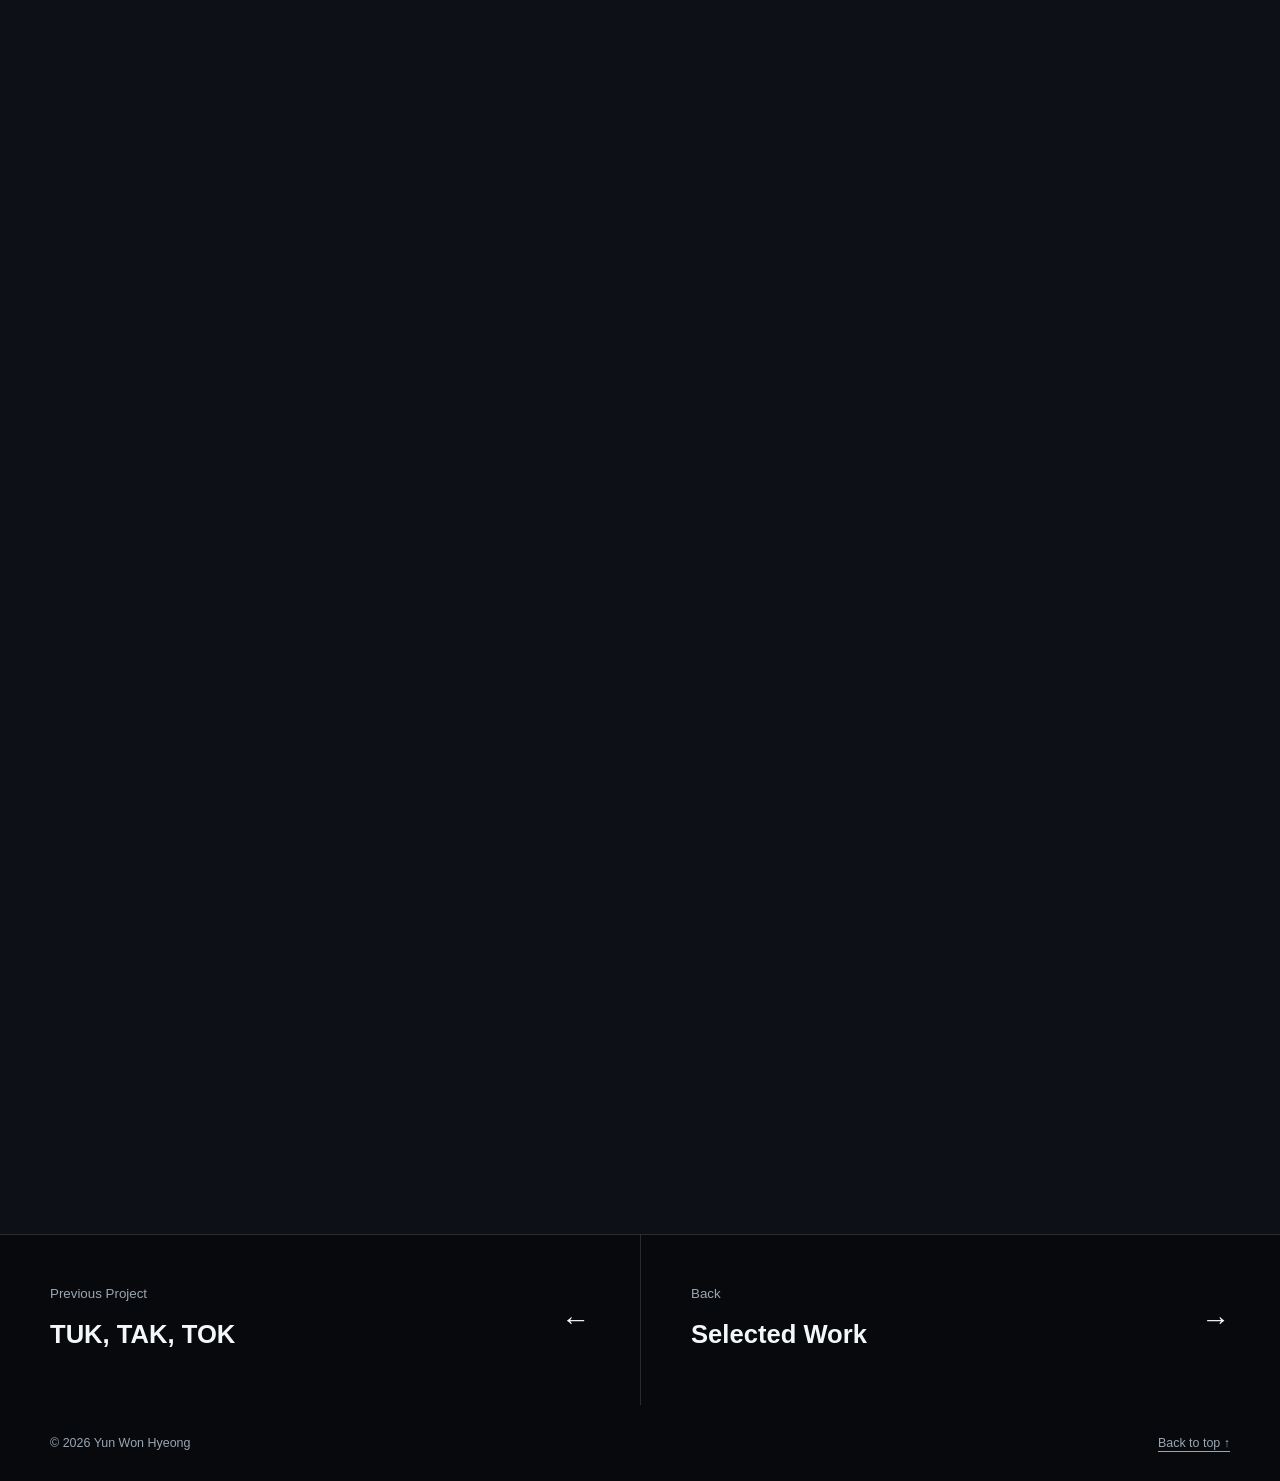
==== commit 51ae30d1: "Restore immersive opening interactions" ====
--- a/tarot.html
+++ b/tarot.html
@@ -45,6 +45,6 @@
     </div></section>
     <nav class="project-pagination" aria-label="프로젝트 이동"><a href="tuk-tak-tok.html"><div><small>Previous Project</small><strong>TUK, TAK, TOK</strong></div><span aria-hidden="true">←</span></a><a href="index.html#work"><div><small>Back</small><strong>Selected Work</strong></div><span aria-hidden="true">→</span></a></nav>
   </main>
-  <footer class="site-footer shell"><p>© 2026 Yun Won Hyeong</p><a href="#main">Back to top ↑</a></footer><script src="script.js" defer></script>
+  <footer class="site-footer shell"><p>© 2026 Yun Won Hyeong</p><a href="#main">Back to top ↑</a></footer><script src="scroll-progress.js" defer></script><script src="local-refraction.js?v=13-small-media-refraction" defer></script><script src="script.js" defer></script>
 </body>
 </html>
--- a/style.css
+++ b/style.css
@@ -15,7 +15,8 @@
 }
 
 * { box-sizing: border-box; }
-html { scroll-behavior: smooth; background: var(--bg); }
+html { scroll-behavior: smooth; background: var(--bg); scrollbar-width: none; }
+html::-webkit-scrollbar, body::-webkit-scrollbar { display: none; width: 0; height: 0; }
 body {
   margin: 0;
   overflow-x: hidden;
@@ -36,6 +37,7 @@
 .skip-link:focus { transform: translateY(0); }
 
 .site-header { position: fixed; inset: 0 0 auto; z-index: 1000; min-height: var(--header-height); display: flex; align-items: center; justify-content: space-between; padding: 0 max(32px, calc((100vw - 1180px) / 2)); border-bottom: 1px solid transparent; transition: background-color 220ms ease, border-color 220ms ease; }
+.site-header--minimal { justify-content: flex-end; }
 .site-header.is-scrolled { background: rgba(7, 9, 12, 0.84); border-color: var(--line); backdrop-filter: blur(18px); }
 .brand { position: relative; z-index: 2; display: grid; gap: 1px; text-decoration: none; line-height: 1.15; letter-spacing: 0.06em; }
 .brand span { font-size: 0.88rem; font-weight: 750; }
@@ -52,9 +54,7 @@
 .nav-open .nav-toggle > span:nth-child(3) { top: 22px; transform: rotate(-45deg); }
 
 .home-hero { position: relative; min-height: 100vh; min-height: 100svh; display: flex; align-items: flex-end; overflow: hidden; background: #030509; }
-.home-hero__media, .home-hero__veil { position: absolute; inset: 0; width: 100%; height: 100%; }
-.home-hero__media { object-fit: cover; opacity: 0.68; filter: saturate(0.92) contrast(1.08); }
-.home-hero__veil { background: linear-gradient(180deg, rgba(2, 4, 8, 0.1) 15%, rgba(2, 4, 8, 0.4) 55%, #07090c 100%), linear-gradient(90deg, rgba(2, 4, 8, 0.74), transparent 65%); }
+.home-hero__media { position: absolute; inset: 0; width: 100%; height: 100%; object-fit: cover; object-position: center; transform: scale(2.08); transform-origin: center; filter: saturate(1.02) contrast(1.04); }
 .home-hero__content { position: relative; z-index: 1; padding-block: calc(var(--header-height) + 80px) 96px; }
 .eyebrow { margin: 0 0 16px; color: var(--cyan); font-size: 0.72rem; font-weight: 750; letter-spacing: 0.18em; text-transform: uppercase; }
 .home-hero h1, .project-hero h1 { margin: 0; font-size: clamp(3.6rem, 10vw, 9rem); font-weight: 650; line-height: 0.88; letter-spacing: -0.065em; }
@@ -106,6 +106,8 @@
 .site-footer p { margin: 0; }
 .site-footer a { text-underline-offset: 4px; }
 
+#scroll-progress { position: fixed; top: 0; right: 3px; bottom: 0; width: 1px; background: #fff; transform: scaleY(0); transform-origin: top; pointer-events: none; z-index: 2147483646; }
+
 .project-main { padding-top: var(--header-height); }
 .project-hero { padding-block: clamp(88px, 12vw, 160px) 56px; }
 .project-hero__topline { display: flex; justify-content: space-between; gap: 24px; margin-bottom: 72px; color: var(--muted); font-size: 0.76rem; }
@@ -141,12 +143,14 @@
 @media (max-width: 860px) {
   :root { --shell: min(100% - 36px, 720px); --header-height: 70px; }
   .site-header { padding-inline: 18px; }
+  .site-header--minimal { justify-content: flex-end; }
   .nav-toggle { display: block; }
   .primary-nav { position: fixed; inset: 0; display: flex; flex-direction: column; justify-content: center; align-items: center; gap: 28px; visibility: hidden; opacity: 0; background: rgba(7, 9, 12, 0.98); transition: opacity 220ms ease, visibility 220ms ease; }
   .primary-nav a { font-size: 1.7rem; }
   .nav-open .primary-nav { visibility: visible; opacity: 1; }
   .home-hero__content { padding-bottom: 72px; }
   .home-hero h1 { font-size: clamp(3.8rem, 18vw, 7rem); }
+  .home-hero__media { transform: scale(2.7); }
   .scroll-cue { display: none; }
   .section-heading, .about-grid, .info-grid, .project-overview, .subproject-heading { grid-template-columns: 1fr; }
   .section-heading { gap: 28px; }
@@ -164,7 +168,7 @@
 }
 
 @media (max-width: 560px) {
-  .home-hero__media { opacity: 0.52; }
+  .home-hero__media { transform: scale(2.9); }
   .hero-actions { align-items: flex-start; flex-direction: column; gap: 18px; }
   .section { padding-block: 88px; }
   .plain-list li, .meta-list li { grid-template-columns: 1fr; gap: 4px; }
